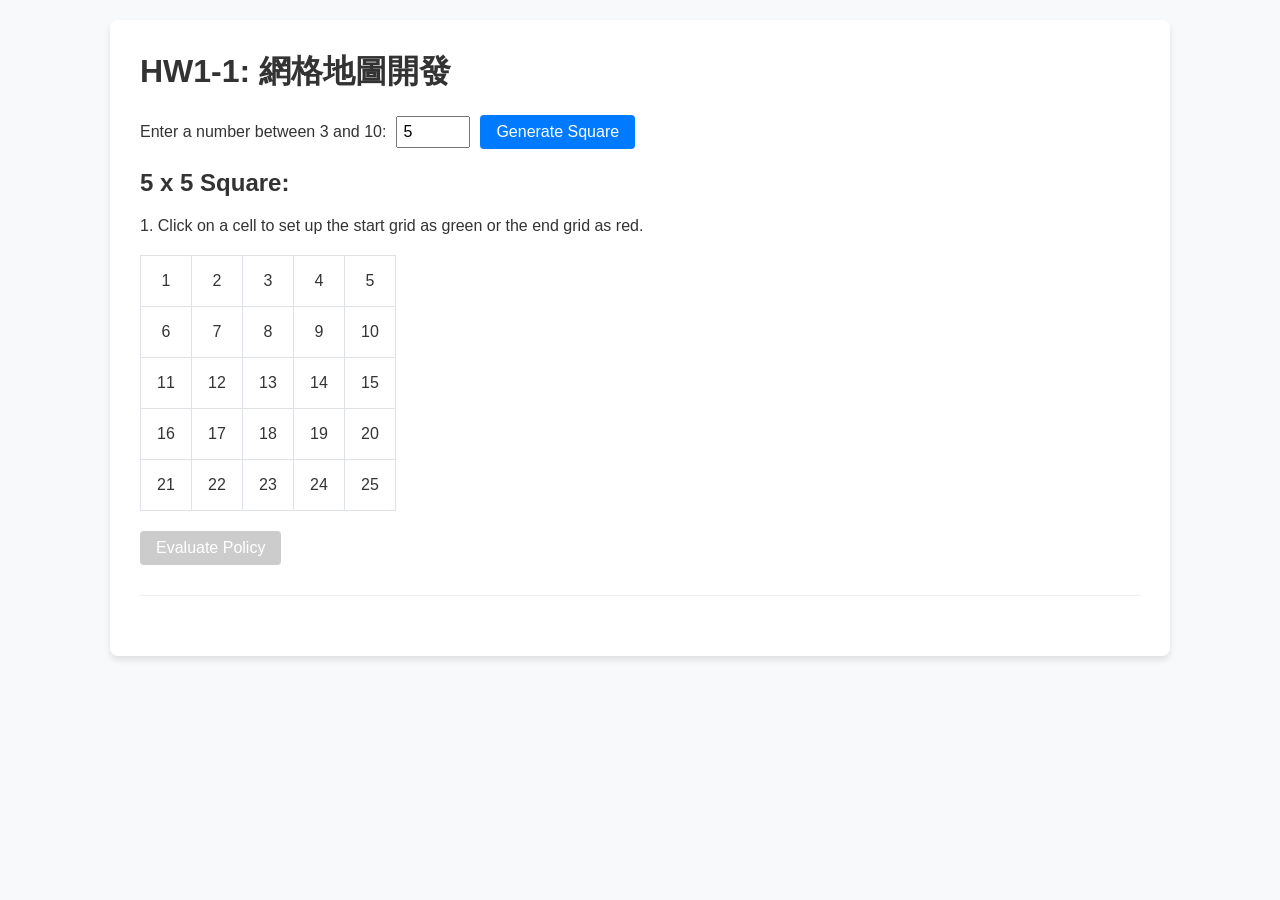
==== index.html @ 57cb8d88 "Refactor to static client-side app for GitHub Pages" ====
<!DOCTYPE html>
<html lang="en">

<head>
    <meta charset="UTF-8">
    <meta name="viewport" content="width=device-width, initial-scale=1.0">
    <title>HW1: Grid Map & Policy Evaluation</title>
    <link rel="stylesheet" href="./style.css">
</head>

<body>
    <div class="container">
        <h1>HW1-1: 網格地圖開發</h1>
        <div class="controls">
            <label for="grid-size">Enter a number between 3 and 10:</label>
            <input type="number" id="grid-size" min="3" max="10" value="5">
            <button id="generate-btn">Generate Square</button>
        </div>

        <h2 id="grid-title">5 x 5 Square:</h2>
        <p class="instructions">1. Click on a cell to set up the start grid as green or the end grid as red.</p>
        <p class="instructions" id="obstacle-instruction" style="display: none;">2. Click to add obstacles (<span
                id="obs-count">0</span>/<span id="obs-max">3</span>).</p>

        <div id="grid-container" class="grid-container"></div>

        <div class="action-container">
            <button id="evaluate-btn" disabled>Evaluate Policy</button>
        </div>

        <hr>

        <div id="results-container" style="display: none;">
            <h1>HW1-2: 策略顯示與價值評估</h1>
            <div class="matrices-container">
                <div class="matrix-card">
                    <h3>Value Matrix</h3>
                    <div id="value-matrix" class="grid-container"></div>
                </div>
                <div class="matrix-card">
                    <h3>Policy Matrix</h3>
                    <div id="policy-matrix" class="grid-container"></div>
                </div>
            </div>
        </div>
    </div>

    <script src="./script.js"></script>
</body>

</html>
---- style.css ----
:root {
    --bg-color: #f8f9fa;
    --text-color: #333;
    --border-color: #dee2e6;
    --cell-size: 50px;
}

body {
    font-family: 'Segoe UI', Tahoma, Geneva, Verdana, sans-serif;
    background-color: var(--bg-color);
    color: var(--text-color);
    margin: 0;
    padding: 20px;
}

.container {
    max-width: 1000px;
    margin: 0 auto;
    background: white;
    padding: 30px;
    border-radius: 8px;
    box-shadow: 0 4px 6px rgba(0,0,0,0.1);
}

h1, h2, h3 {
    margin-top: 0;
}

.controls {
    margin-bottom: 20px;
    display: flex;
    align-items: center;
    gap: 10px;
}

input[type="number"] {
    width: 60px;
    padding: 5px;
    font-size: 16px;
}

button {
    padding: 8px 16px;
    font-size: 16px;
    cursor: pointer;
    background-color: #007bff;
    color: white;
    border: none;
    border-radius: 4px;
    transition: background-color 0.2s;
}

button:hover {
    background-color: #0056b3;
}

button:disabled {
    background-color: #cccccc;
    cursor: not-allowed;
}

.grid-container {
    display: grid;
    gap: 1px;
    background-color: var(--border-color);
    border: 1px solid var(--border-color);
    width: fit-content;
    margin: 20px 0;
}

.cell {
    width: var(--cell-size);
    height: var(--cell-size);
    background-color: white;
    display: flex;
    align-items: center;
    justify-content: center;
    font-size: 16px;
    cursor: pointer;
    user-select: none;
    transition: background-color 0.2s;
}

.cell:hover {
    background-color: #f1f3f5;
}

.cell.start {
    background-color: #28a745; /* Green */
    color: white;
}

.cell.end {
    background-color: #dc3545; /* Red */
    color: white;
}

.cell.obstacle {
    background-color: #6c757d; /* Gray */
    color: white;
}

.action-container {
    margin: 20px 0;
}

hr {
    border: 0;
    border-top: 1px solid #eee;
    margin: 30px 0;
}

.matrices-container {
    display: flex;
    gap: 40px;
    flex-wrap: wrap;
}

.matrix-card {
    display: flex;
    flex-direction: column;
    align-items: center;
}

.matrix-card .cell {
    cursor: default;
}
.matrix-card .cell:hover {
    background-color: white;
}
.matrix-card .cell.obstacle {
    background-color: #6c757d;
}
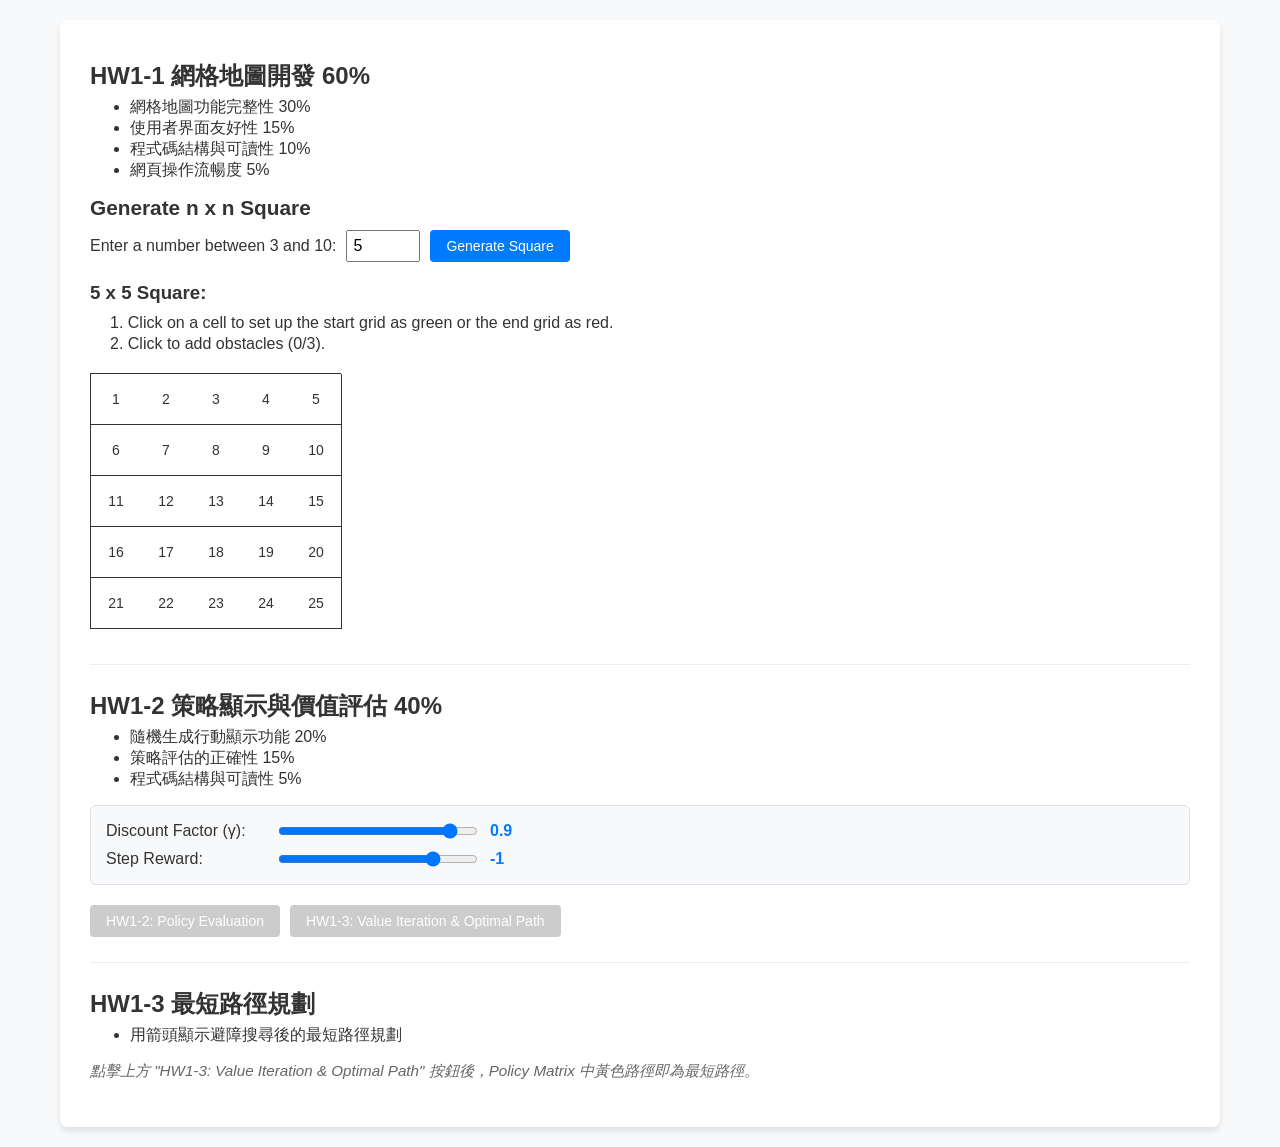
==== commit 8f54ce84: "Add HW1-3: Value Iteration & Optimal Path with arrow visualization" ====
--- a/index.html
+++ b/index.html
@@ -5,47 +5,88 @@
     <meta charset="UTF-8">
     <meta name="viewport" content="width=device-width, initial-scale=1.0">
     <title>HW1: Grid Map & Policy Evaluation</title>
-    <link rel="stylesheet" href="./style.css">
+    <link rel="stylesheet" href="style.css">
 </head>
 
 <body>
     <div class="container">
-        <h1>HW1-1: 網格地圖開發</h1>
+        <!-- HW1-1 -->
+        <h1>HW1-1 網格地圖開發 60%</h1>
+        <ul>
+            <li>網格地圖功能完整性 30%</li>
+            <li>使用者界面友好性 15%</li>
+            <li>程式碼結構與可讀性 10%</li>
+            <li>網頁操作流暢度 5%</li>
+        </ul>
+
+        <h2>Generate n x n Square</h2>
         <div class="controls">
             <label for="grid-size">Enter a number between 3 and 10:</label>
-            <input type="number" id="grid-size" min="3" max="10" value="5">
+            <input type="number" id="grid-size" value="5" min="3" max="10">
             <button id="generate-btn">Generate Square</button>
         </div>
 
-        <h2 id="grid-title">5 x 5 Square:</h2>
-        <p class="instructions">1. Click on a cell to set up the start grid as green or the end grid as red.</p>
-        <p class="instructions" id="obstacle-instruction" style="display: none;">2. Click to add obstacles (<span
-                id="obs-count">0</span>/<span id="obs-max">3</span>).</p>
-
-        <div id="grid-container" class="grid-container"></div>
-
-        <div class="action-container">
-            <button id="evaluate-btn" disabled>Evaluate Policy</button>
+        <div id="workspace" style="display: none;">
+            <h3 id="grid-title">5 x 5 Square:</h3>
+            <div class="instruction">
+                <p>1. Click on a cell to set up the start grid as green or the end grid as red.</p>
+                <p>2. Click to add obstacles (0/<span id="obs-max">3</span>).</p>
+            </div>
+            <div id="grid-container" class="grid-container"></div>
         </div>
 
         <hr>
 
+        <!-- HW1-2 -->
+        <h1>HW1-2 策略顯示與價值評估 40%</h1>
+        <ul>
+            <li>隨機生成行動顯示功能 20%</li>
+            <li>策略評估的正確性 15%</li>
+            <li>程式碼結構與可讀性 5%</li>
+        </ul>
+
+        <div class="param-controls">
+            <div class="param-row">
+                <label>Discount Factor (γ):</label>
+                <input type="range" id="gamma-slider" min="0.1" max="1.0" step="0.05" value="0.9">
+                <span id="gamma-val">0.9</span>
+            </div>
+            <div class="param-row">
+                <label>Step Reward:</label>
+                <input type="range" id="reward-slider" min="-5" max="0" step="0.5" value="-1">
+                <span id="reward-val">-1</span>
+            </div>
+        </div>
+
+        <div class="action-container">
+            <button id="evaluate-btn" disabled>HW1-2: Policy Evaluation</button>
+            <button id="shortest-path-btn" disabled>HW1-3: Value Iteration & Optimal Path</button>
+        </div>
+
         <div id="results-container" style="display: none;">
-            <h1>HW1-2: 策略顯示與價值評估</h1>
             <div class="matrices-container">
                 <div class="matrix-card">
                     <h3>Value Matrix</h3>
-                    <div id="value-matrix" class="grid-container"></div>
+                    <div id="value-matrix" class="grid-container result-grid"></div>
                 </div>
                 <div class="matrix-card">
                     <h3>Policy Matrix</h3>
-                    <div id="policy-matrix" class="grid-container"></div>
+                    <div id="policy-matrix" class="grid-container result-grid"></div>
                 </div>
             </div>
         </div>
+
+        <hr>
+
+        <!-- HW1-3 -->
+        <h1>HW1-3 最短路徑規劃</h1>
+        <ul>
+            <li>用箭頭顯示避障搜尋後的最短路徑規劃</li>
+        </ul>
+        <p class="note">點擊上方 "HW1-3: Value Iteration & Optimal Path" 按鈕後，Policy Matrix 中黃色路徑即為最短路徑。</p>
+
     </div>
-
-    <script src="./script.js"></script>
+    <script src="script.js"></script>
 </body>
 
 </html>
--- a/style.css
+++ b/style.css
@@ -1,7 +1,7 @@
 :root {
     --bg-color: #f8f9fa;
     --text-color: #333;
-    --border-color: #dee2e6;
+    --border-color: #333;
     --cell-size: 50px;
 }
 
@@ -14,16 +14,33 @@
 }
 
 .container {
-    max-width: 1000px;
+    max-width: 1100px;
     margin: 0 auto;
     background: white;
     padding: 30px;
     border-radius: 8px;
-    box-shadow: 0 4px 6px rgba(0,0,0,0.1);
-}
-
-h1, h2, h3 {
+    box-shadow: 0 4px 6px rgba(0, 0, 0, 0.1);
+}
+
+h1 {
+    margin-top: 10px;
+    margin-bottom: 5px;
+    font-size: 1.5em;
+}
+
+h2 {
+    font-size: 1.3em;
+    margin: 10px 0;
+}
+
+h3 {
     margin-top: 0;
+    margin-bottom: 10px;
+}
+
+ul {
+    margin-top: 5px;
+    margin-bottom: 15px;
 }
 
 .controls {
@@ -31,6 +48,10 @@
     display: flex;
     align-items: center;
     gap: 10px;
+}
+
+.controls label {
+    font-size: 1em;
 }
 
 input[type="number"] {
@@ -41,7 +62,7 @@
 
 button {
     padding: 8px 16px;
-    font-size: 16px;
+    font-size: 14px;
     cursor: pointer;
     background-color: #007bff;
     color: white;
@@ -59,55 +80,114 @@
     cursor: not-allowed;
 }
 
+.instruction {
+    margin-left: 20px;
+    font-size: 1em;
+    margin-bottom: 10px;
+}
+
+.instruction p {
+    margin: 3px 0;
+}
+
 .grid-container {
-    display: grid;
-    gap: 1px;
-    background-color: var(--border-color);
-    border: 1px solid var(--border-color);
-    width: fit-content;
-    margin: 20px 0;
+    display: inline-grid;
+    border-top: 1px solid var(--border-color);
+    border-left: 1px solid var(--border-color);
+    margin: 10px 0;
 }
 
 .cell {
     width: var(--cell-size);
     height: var(--cell-size);
+    border-right: 1px solid var(--border-color);
+    border-bottom: 1px solid var(--border-color);
     background-color: white;
     display: flex;
     align-items: center;
     justify-content: center;
-    font-size: 16px;
+    font-size: 14px;
     cursor: pointer;
     user-select: none;
     transition: background-color 0.2s;
 }
 
 .cell:hover {
-    background-color: #f1f3f5;
+    background-color: #e9ecef;
 }
 
 .cell.start {
-    background-color: #28a745; /* Green */
+    background-color: #28a745;
     color: white;
 }
 
 .cell.end {
-    background-color: #dc3545; /* Red */
+    background-color: #dc3545;
     color: white;
 }
 
 .cell.obstacle {
-    background-color: #6c757d; /* Gray */
-    color: white;
+    background-color: #6c757d;
+    color: white;
+}
+
+.cell.path {
+    background-color: #ffd700;
+}
+
+.cell svg {
+    width: 60%;
+    height: 60%;
+    pointer-events: none;
+}
+
+/* Parameter controls */
+.param-controls {
+    margin: 15px 0;
+    padding: 15px;
+    background: #f8f9fa;
+    border-radius: 6px;
+    border: 1px solid #dee2e6;
+}
+
+.param-row {
+    display: flex;
+    align-items: center;
+    gap: 10px;
+    margin-bottom: 8px;
+}
+
+.param-row:last-child {
+    margin-bottom: 0;
+}
+
+.param-row label {
+    min-width: 160px;
+    font-weight: 500;
+}
+
+.param-row input[type="range"] {
+    flex: 1;
+    max-width: 200px;
+}
+
+.param-row span {
+    min-width: 40px;
+    font-weight: bold;
+    color: #007bff;
 }
 
 .action-container {
     margin: 20px 0;
+    display: flex;
+    gap: 10px;
+    flex-wrap: wrap;
 }
 
 hr {
     border: 0;
     border-top: 1px solid #eee;
-    margin: 30px 0;
+    margin: 25px 0;
 }
 
 .matrices-container {
@@ -119,15 +199,39 @@
 .matrix-card {
     display: flex;
     flex-direction: column;
-    align-items: center;
-}
-
-.matrix-card .cell {
+    align-items: flex-start;
+}
+
+.result-grid .cell {
     cursor: default;
-}
-.matrix-card .cell:hover {
+    width: 55px;
+    height: 55px;
+    font-size: 0.85em;
+}
+
+.result-grid .cell:hover {
     background-color: white;
 }
-.matrix-card .cell.obstacle {
+
+.result-grid .cell.obstacle {
     background-color: #6c757d;
 }
+
+.result-grid .cell.start {
+    background-color: #28a745;
+}
+
+.result-grid .cell.end {
+    background-color: #dc3545;
+}
+
+.result-grid .cell.path {
+    background-color: #ffd700;
+}
+
+.note {
+    color: #666;
+    font-style: italic;
+    font-size: 0.95em;
+    margin-top: 5px;
+}
